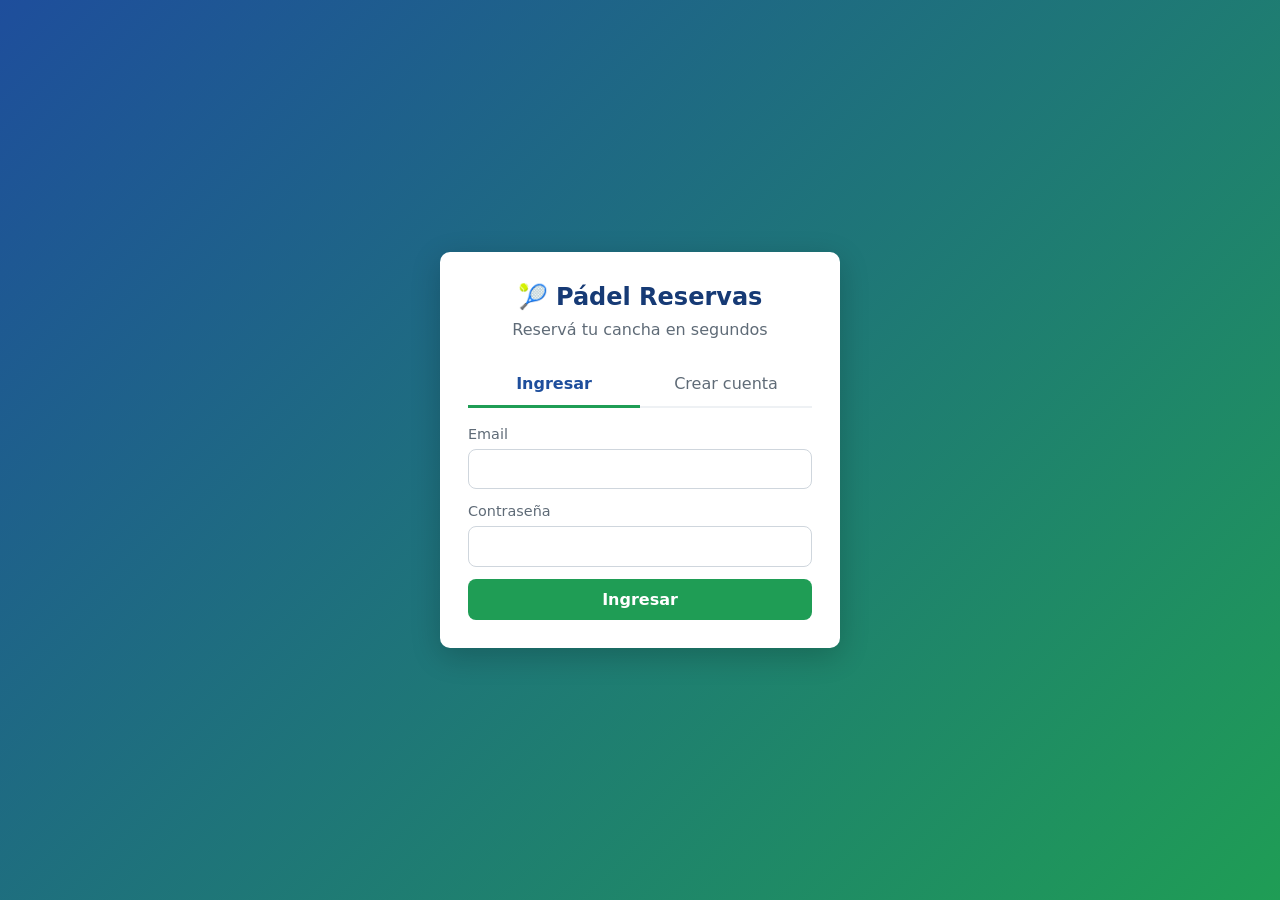
==== index.html @ fca80073 "Frontend: sistema de reservas de pádel (HTML, CSS y JS)" ====
<!DOCTYPE html>
<html lang="es">
<head>
  <meta charset="UTF-8">
  <meta name="viewport" content="width=device-width, initial-scale=1.0">
  <title>Pádel Reservas - Ingresar</title>
  <link rel="stylesheet" href="css/styles.css">
</head>
<body class="pagina-login">
  <main class="caja-login">
    <h1>🎾 Pádel Reservas</h1>
    <p class="subtitulo">Reservá tu cancha en segundos</p>

    <div class="pestanas">
      <button type="button" id="pestana-login" class="pestana activa">Ingresar</button>
      <button type="button" id="pestana-registro" class="pestana">Crear cuenta</button>
    </div>

    <form id="form-login" class="formulario">
      <label>Email
        <input type="email" id="login-email" required autocomplete="email">
      </label>
      <label>Contraseña
        <input type="password" id="login-password" required autocomplete="current-password">
      </label>
      <button type="submit" class="boton">Ingresar</button>
    </form>

    <form id="form-registro" class="formulario" hidden>
      <label>Nombre
        <input type="text" id="registro-nombre" required autocomplete="name">
      </label>
      <label>Email
        <input type="email" id="registro-email" required autocomplete="email">
      </label>
      <label>Contraseña (mínimo 6 caracteres)
        <input type="password" id="registro-password" required minlength="6" autocomplete="new-password">
      </label>
      <button type="submit" class="boton">Crear cuenta</button>
    </form>

    <p id="mensaje" class="mensaje" hidden></p>
  </main>

  <script src="js/config.js"></script>
  <script src="js/api.js"></script>
  <script src="js/auth.js"></script>
</body>
</html>
---- css/styles.css ----
/* css/styles.css
   Único archivo de estilos de todas las páginas (index, reservar, mis-reservas, admin).
   Colores de pádel: verde (canchas) y azul. */

/* El navegador oculta los elementos con el atributo hidden usando display: none, pero esa regla
   es muy débil: cualquier clase con display (por ejemplo .formulario { display: flex }) la pisa
   y el elemento se sigue viendo. Con !important, hidden siempre gana. */
[hidden] {
  display: none !important;
}

:root {
  --verde: #1f9d55;
  --verde-oscuro: #157a41;
  --verde-claro: #e3f6ea;
  --azul: #1e4e9c;
  --azul-oscuro: #163a75;
  --azul-claro: #e6eefb;
  --amarillo: #f4c430;
  --amarillo-claro: #fff7d6;
  --rojo: #c0392b;
  --rojo-claro: #fdecea;
  --gris: #9aa3ad;
  --gris-claro: #eef1f4;
  --texto: #1f2933;
  --texto-suave: #5f6b77;
  --fondo: #f3f6f9;
  --blanco: #ffffff;
  --radio: 10px;
  --sombra: 0 2px 10px rgba(20, 40, 70, 0.08);
}

* {
  box-sizing: border-box;
}

body {
  margin: 0;
  font-family: system-ui, -apple-system, 'Segoe UI', Roboto, Arial, sans-serif;
  color: var(--texto);
  background: var(--fondo);
  line-height: 1.45;
}

h1, h2, h3 {
  margin: 0 0 12px;
  color: var(--azul-oscuro);
}

h1 { font-size: 1.5rem; }
h2 { font-size: 1.2rem; margin-top: 8px; }
h3 { font-size: 1.05rem; }

a { color: var(--azul); }

/* ---------- Encabezado ---------- */

.encabezado {
  display: flex;
  flex-wrap: wrap;
  align-items: center;
  gap: 12px 24px;
  padding: 12px 24px;
  background: var(--azul);
  color: var(--blanco);
}

.encabezado .marca {
  font-weight: 700;
  font-size: 1.1rem;
}

.encabezado nav {
  display: flex;
  gap: 16px;
}

.encabezado nav a {
  color: var(--blanco);
  text-decoration: none;
  opacity: 0.85;
  padding-bottom: 2px;
}

.encabezado nav a.activo,
.encabezado nav a:hover {
  opacity: 1;
  border-bottom: 2px solid var(--amarillo);
}

.encabezado .derecha {
  margin-left: auto;
  display: flex;
  align-items: center;
  gap: 12px;
}

/* ---------- Estructura ---------- */

.contenedor {
  max-width: 1200px;
  margin: 0 auto;
  padding: 24px 16px;
  display: flex;
  flex-direction: column;
  gap: 20px;
}

.tarjeta {
  background: var(--blanco);
  border-radius: var(--radio);
  box-shadow: var(--sombra);
  padding: 20px;
}

.tarjeta.angosta {
  max-width: 480px;
}

.dos-columnas {
  display: grid;
  grid-template-columns: 1fr 340px;
  gap: 20px;
  align-items: start;
}

/* ---------- Formularios ---------- */

.formulario {
  display: flex;
  flex-direction: column;
  gap: 12px;
}

label {
  display: flex;
  flex-direction: column;
  gap: 4px;
  font-size: 0.9rem;
  color: var(--texto-suave);
}

input, select {
  font: inherit;
  padding: 9px 10px;
  border: 1px solid #cfd6dd;
  border-radius: 8px;
  background: var(--blanco);
  color: var(--texto);
}

input:focus, select:focus {
  outline: 2px solid var(--verde);
  border-color: var(--verde);
}

.filtros {
  display: flex;
  flex-wrap: wrap;
  align-items: flex-end;
  gap: 12px;
  margin-bottom: 12px;
}

.fila {
  display: grid;
  grid-template-columns: 1fr 1fr;
  gap: 12px;
}

fieldset {
  border: 1px solid #dde3e9;
  border-radius: 8px;
  margin: 12px 0;
  padding: 8px 12px 12px;
}

fieldset label {
  flex-direction: row;
  align-items: center;
  gap: 8px;
  color: var(--texto);
}

/* ---------- Botones ---------- */

.boton {
  font: inherit;
  font-weight: 600;
  padding: 9px 16px;
  border: none;
  border-radius: 8px;
  background: var(--verde);
  color: var(--blanco);
  cursor: pointer;
}

.boton:hover { background: var(--verde-oscuro); }

.boton:disabled {
  background: var(--gris);
  cursor: not-allowed;
}

.boton.secundario {
  background: var(--blanco);
  color: var(--azul);
  border: 1px solid var(--azul);
}

.boton.secundario:hover { background: var(--azul-claro); }

.boton.peligro { background: var(--rojo); }
.boton.peligro:hover { background: #9e2e23; }

.boton.chico {
  padding: 5px 10px;
  font-size: 0.85rem;
}

.boton.ancho { width: 100%; }

/* ---------- Mensajes ---------- */

.mensaje {
  padding: 10px 12px;
  border-radius: 8px;
  margin: 8px 0;
  font-size: 0.95rem;
}

.mensaje.error { background: var(--rojo-claro); color: var(--rojo); }
.mensaje.exito { background: var(--verde-claro); color: var(--verde-oscuro); }
.mensaje.aviso { background: var(--amarillo-claro); color: #7a5b00; }

.ayuda {
  color: var(--texto-suave);
  font-size: 0.9rem;
}

/* ---------- Login ---------- */

.pagina-login {
  min-height: 100vh;
  display: flex;
  align-items: center;
  justify-content: center;
  padding: 16px;
  background: linear-gradient(135deg, var(--azul) 0%, var(--verde) 100%);
}

.caja-login {
  width: 100%;
  max-width: 400px;
  background: var(--blanco);
  border-radius: var(--radio);
  box-shadow: 0 8px 30px rgba(0, 0, 0, 0.2);
  padding: 28px;
}

.caja-login h1 {
  text-align: center;
  margin-bottom: 4px;
}

.subtitulo {
  text-align: center;
  color: var(--texto-suave);
  margin: 0 0 20px;
}

.pestanas {
  display: grid;
  grid-template-columns: 1fr 1fr;
  margin-bottom: 16px;
  border-bottom: 2px solid var(--gris-claro);
}

.pestana {
  font: inherit;
  padding: 10px;
  border: none;
  background: none;
  color: var(--texto-suave);
  cursor: pointer;
  border-bottom: 3px solid transparent;
  margin-bottom: -2px;
}

.pestana.activa {
  color: var(--azul);
  font-weight: 600;
  border-bottom-color: var(--verde);
}

/* ---------- Tablas ---------- */

.tabla-scroll {
  overflow-x: auto; /* en celulares la tabla se desliza de costado */
}

table {
  width: 100%;
  border-collapse: collapse;
  font-size: 0.92rem;
}

th, td {
  padding: 8px 10px;
  text-align: left;
  border-bottom: 1px solid var(--gris-claro);
  white-space: nowrap;
}

thead th {
  background: var(--azul-claro);
  color: var(--azul-oscuro);
}

tr.cancelada td {
  color: var(--gris);
  text-decoration: line-through;
}

tr.cancelada td:nth-last-child(-n+2) {
  text-decoration: none; /* el estado y las acciones no van tachados */
}

td.acciones .boton + .boton {
  margin-left: 6px;
}

.estado {
  display: inline-block;
  padding: 2px 8px;
  border-radius: 999px;
  font-size: 0.8rem;
  font-weight: 600;
}

.estado.activa { background: var(--verde-claro); color: var(--verde-oscuro); }
.estado.cancelada { background: var(--gris-claro); color: var(--texto-suave); }

/* ---------- Grilla de turnos ---------- */

.grilla th, .grilla td {
  text-align: center;
  padding: 4px;
}

.grilla thead th small {
  font-weight: 400;
}

.grilla tbody th {
  color: var(--azul-oscuro);
}

.turno {
  font: inherit;
  font-size: 0.85rem;
  width: 100%;
  min-width: 90px;
  padding: 8px 6px;
  border: none;
  border-radius: 6px;
  cursor: pointer;
}

.turno.libre { background: var(--verde-claro); color: var(--verde-oscuro); }
.turno.libre:hover { background: var(--verde); color: var(--blanco); }
.turno.ocupado { background: var(--gris-claro); color: var(--gris); cursor: not-allowed; }
.turno.en-carrito { background: var(--azul); color: var(--blanco); font-weight: 600; }

.referencias {
  display: flex;
  flex-wrap: wrap;
  gap: 16px;
  font-size: 0.85rem;
  color: var(--texto-suave);
  margin-bottom: 8px;
}

.muestra {
  display: inline-block;
  width: 14px;
  height: 14px;
  border-radius: 3px;
  vertical-align: middle;
}

.muestra.libre { background: var(--verde-claro); border: 1px solid var(--verde); }
.muestra.ocupado { background: var(--gris-claro); border: 1px solid var(--gris); }
.muestra.en-carrito { background: var(--azul); }

/* ---------- Carrito ---------- */

.carrito {
  position: sticky;
  top: 16px;
}

.lista-carrito {
  list-style: none;
  padding: 0;
  margin: 0;
}

.lista-carrito li {
  display: flex;
  justify-content: space-between;
  align-items: center;
  gap: 8px;
  padding: 8px 0;
  border-bottom: 1px solid var(--gris-claro);
  font-size: 0.9rem;
}

.resumen {
  display: grid;
  grid-template-columns: 1fr auto;
  gap: 6px;
  margin: 12px 0;
}

.resumen dt { color: var(--texto-suave); }
.resumen dd { margin: 0; font-weight: 600; text-align: right; }

.pago {
  margin-top: 16px;
  padding-top: 16px;
  border-top: 2px dashed var(--gris-claro);
}

.confirmacion {
  border-left: 6px solid var(--verde);
}

.totales {
  font-weight: 600;
}

/* ---------- Dashboard ---------- */

.tarjetas-dashboard {
  display: grid;
  grid-template-columns: repeat(auto-fit, minmax(180px, 1fr));
  gap: 12px;
  margin: 16px 0 20px;
}

.dato {
  display: flex;
  flex-direction: column;
  gap: 4px;
  padding: 14px;
  border-radius: var(--radio);
  background: var(--azul-claro);
}

.dato span { font-size: 0.85rem; color: var(--texto-suave); }
.dato strong { font-size: 1.3rem; color: var(--azul-oscuro); }
.dato small { color: var(--texto-suave); }

.dato.destacado { background: var(--verde); }
.dato.destacado span, .dato.destacado strong { color: var(--blanco); }

.dato.alerta { background: var(--amarillo-claro); }

/* ---------- Responsive ---------- */

@media (max-width: 860px) {
  .dos-columnas {
    grid-template-columns: 1fr;
  }

  .carrito {
    position: static;
  }

  .encabezado .derecha {
    margin-left: 0;
  }
}
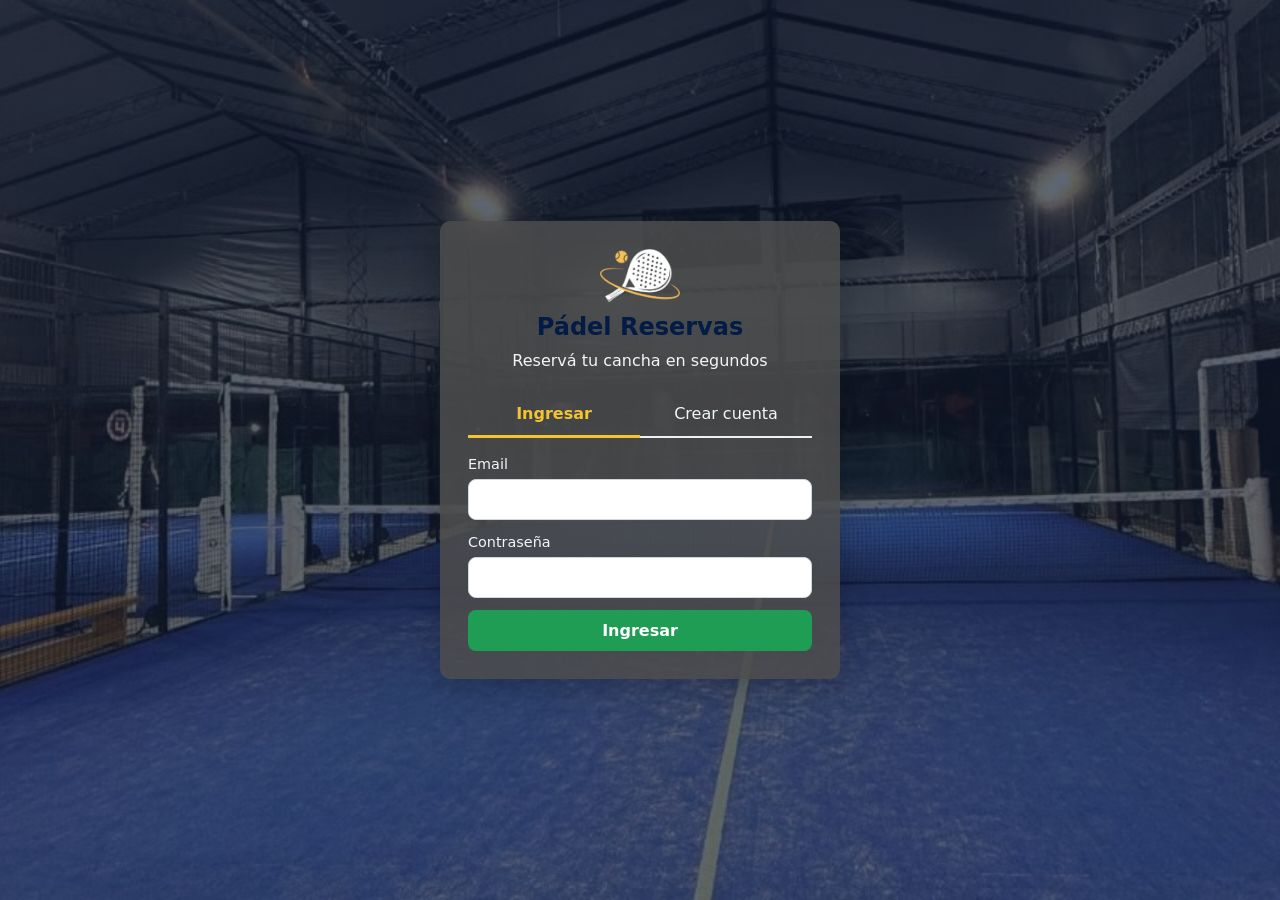
==== commit cc6447d4: "Admin: seccion Configuracion separada del Panel (horarios y crear admin)" ====
--- a/index.html
+++ b/index.html
@@ -8,7 +8,8 @@
 </head>
 <body class="pagina-login">
   <main class="caja-login">
-    <h1>🎾 Pádel Reservas</h1>
+    <img src="imagen/icono-padel-claro.png" alt="Logo de Pádel Reservas" class="logo-login">
+    <h1>Pádel Reservas</h1>
     <p class="subtitulo">Reservá tu cancha en segundos</p>
 
     <div class="pestanas">
--- a/css/styles.css
+++ b/css/styles.css
@@ -1,6 +1,5 @@
 /* css/styles.css
-   Único archivo de estilos de todas las páginas (index, reservar, mis-reservas, admin).
-   Colores de pádel: verde (canchas) y azul. */
+
 
 /* El navegador oculta los elementos con el atributo hidden usando display: none, pero esa regla
    es muy débil: cualquier clase con display (por ejemplo .formulario { display: flex }) la pisa
@@ -14,7 +13,7 @@
   --verde-oscuro: #157a41;
   --verde-claro: #e3f6ea;
   --azul: #1e4e9c;
-  --azul-oscuro: #163a75;
+  --azul-oscuro: #021c46;
   --azul-claro: #e6eefb;
   --amarillo: #f4c430;
   --amarillo-claro: #fff7d6;
@@ -22,7 +21,7 @@
   --rojo-claro: #fdecea;
   --gris: #9aa3ad;
   --gris-claro: #eef1f4;
-  --texto: #1f2933;
+  --texto: #021c46;
   --texto-suave: #5f6b77;
   --fondo: #f3f6f9;
   --blanco: #ffffff;
@@ -240,19 +239,32 @@
 
 /* ---------- Login ---------- */
 
+.caja-login label,
+.caja-login .subtitulo,
+.caja-login .pestana {
+  color: #f3f6f9;
+}
+.caja-login .pestana.activa {
+  color: #f4c430;
+}
+
 .pagina-login {
   min-height: 100vh;
   display: flex;
   align-items: center;
   justify-content: center;
   padding: 16px;
-  background: linear-gradient(135deg, var(--azul) 0%, var(--verde) 100%);
-}
+  background: 
+  linear-gradient(rgba(20, 33, 61, 0.55), rgba(20, 33, 61, 0.55)),
+    url('../imagen/fondopadel.jpeg') 
+    center / cover no-repeat;
+}
+
 
 .caja-login {
   width: 100%;
   max-width: 400px;
-  background: var(--blanco);
+  background: rgba(77, 77, 77, 0.85);
   border-radius: var(--radio);
   box-shadow: 0 8px 30px rgba(0, 0, 0, 0.2);
   padding: 28px;
@@ -281,16 +293,14 @@
   padding: 10px;
   border: none;
   background: none;
-  color: var(--texto-suave);
   cursor: pointer;
   border-bottom: 3px solid transparent;
   margin-bottom: -2px;
 }
 
 .pestana.activa {
-  color: var(--azul);
   font-weight: 600;
-  border-bottom-color: var(--verde);
+  border-bottom-color: #f4c430;
 }
 
 /* ---------- Tablas ---------- */
@@ -338,7 +348,6 @@
   font-weight: 600;
 }
 
-.estado.activa { background: var(--verde-claro); color: var(--verde-oscuro); }
 .estado.cancelada { background: var(--gris-claro); color: var(--texto-suave); }
 
 /* ---------- Grilla de turnos ---------- */
@@ -367,8 +376,6 @@
   cursor: pointer;
 }
 
-.turno.libre { background: var(--verde-claro); color: var(--verde-oscuro); }
-.turno.libre:hover { background: var(--verde); color: var(--blanco); }
 .turno.ocupado { background: var(--gris-claro); color: var(--gris); cursor: not-allowed; }
 .turno.en-carrito { background: var(--azul); color: var(--blanco); font-weight: 600; }
 
@@ -465,8 +472,6 @@
 .dato.destacado { background: var(--verde); }
 .dato.destacado span, .dato.destacado strong { color: var(--blanco); }
 
-.dato.alerta { background: var(--amarillo-claro); }
-
 /* ---------- Responsive ---------- */
 
 @media (max-width: 860px) {
@@ -482,3 +487,158 @@
     margin-left: 0;
   }
 }
+/* Logo del login */
+.logo-login {
+  display: block;
+  width: 80px;
+  height: auto;
+  margin: 0 auto 8px;
+}
+
+/* Logo de la barra superior */
+.marca {
+  display: flex;
+  align-items: center;
+  gap: 10px;
+}
+.logo-encabezado {
+  height: 40px;
+  width: auto;
+}
+
+/* Pagina cliente */
+
+/* Fondo: la foto de la cancha */
+body:not(.pagina-login) {
+  background:
+    linear-gradient(rgba(10, 20, 40, 0.85), rgba(10, 20, 40, 0.85)),
+    url('../imagen/fondopadel.jpeg') center / cover fixed;
+}
+
+/* Barra superior: oscura y semitransparente, como el recuadro del login */
+.encabezado {
+  background: rgba(10, 20, 40, 0.8);
+  backdrop-filter: blur(8px);
+  border-bottom: 1px solid rgba(255, 255, 255, 0.1);
+}
+
+/* Tarjetas: mismo gris translúcido que el recuadro del login */
+.tarjeta {
+  background: rgba(77, 77, 77, 0.85);
+  color: #e8edf3;
+  border: 1px solid rgba(255, 255, 255, 0.08);
+  box-shadow: 0 8px 30px rgba(0, 0, 0, 0.25);
+}
+.tarjeta h1 { color: #f4c430; }
+.tarjeta h2,
+.tarjeta h3 { color: #f3f6f9; }
+.tarjeta a { color: #f4c430; }
+
+/* Textos secundarios en gris claro */
+.tarjeta label,
+.tarjeta .ayuda,
+.referencias,
+.resumen dt { color: #c9d1db; }
+fieldset { border-color: rgba(255, 255, 255, 0.2); }
+.tarjeta fieldset label { color: #e8edf3; }
+
+/* Tablas */
+th, td { border-bottom-color: rgba(255, 255, 255, 0.12); }
+thead th {
+  background: rgba(255, 255, 255, 0.08);
+  color: #ffffff;
+}
+tr.cancelada td { color: #8a94a0; }
+.estado.cancelada {
+  background: rgba(255, 255, 255, 0.1);
+  color: #c9d1db;
+}
+
+/* Grilla de turnos */
+.grilla tbody th { color: #e8edf3; }
+.turno.libre { background: #3b4c69; color: #ffffff; }
+.turno.libre:hover { background: var(--verde-oscuro); }
+.turno.ocupado { background: rgba(255, 255, 255, 0.08); color: #8a94a0; }
+.turno.en-carrito { background: var(--verde); color: #ffffff; }
+.muestra.libre { background: #3b4c69; border-color: #3b4c69; }
+.muestra.ocupado { background: rgba(255, 255, 255, 0.15); border-color: #8a94a0; }
+.muestra.en-carrito { background: var(--verde); }
+
+/* Carrito */
+.lista-carrito li { border-bottom-color: rgba(255, 255, 255, 0.12); }
+.pago { border-top-color: rgba(255, 255, 255, 0.25); }
+
+/* Botón secundario (Cerrar sesión, Volver, Cerrar) */
+.boton.secundario {
+  background: transparent;
+  color: #f3f6f9;
+  border: 1px solid rgba(255, 255, 255, 0.6);
+}
+.boton.secundario:hover { background: rgba(255, 255, 255, 0.1); }
+
+/* Tarjetas del panel del administrador */
+.dato { background: rgba(255, 255, 255, 0.08); }
+.dato span,
+.dato small { color: #c9d1db; }
+.dato strong { color: #ffffff; }
+
+/* ---------- Ajustes del panel del administrador ---------- */
+
+/* 1. Más ancho para la página, así la tabla "Reservas del día" muestra los botones completos */
+.contenedor {
+  max-width: 1320px;
+}
+
+/* 2. Etiquetas de estado con el mismo estilo translúcido que el resto */
+.estado.activa {
+  background: rgba(31, 157, 85, 0.25);
+  color: #8be0ad;
+}
+
+/* 3. "Pagos parciales pendientes" sin tanto amarillo */
+.dato.alerta {
+  background: rgba(255, 255, 255, 0.08);
+  border-left: 4px solid #f4c430;
+}
+.dato.alerta strong {
+  color: #ffffff;
+}
+
+/* 4. Fondo oscuro de respaldo, por si la página es más larga que la pantalla */
+html {
+  background: #0a1428;
+}
+
+[hidden] { display: none !important; }
+
+header a.activo {
+  font-weight: bold;
+  text-decoration: underline;
+}
+
+/* Cada caja (Panel / Configuración) separa sus tarjetas con 20px, igual que .contenedor */
+.vista {
+  display: flex;
+  flex-direction: column;
+  gap: 20px;
+}
+
+/* Configuración del admin: Horarios y Crear administrador uno al lado del otro */
+#vista-config {
+  display: grid;                    /* la caja pasa a ser una grilla en vez de una columna */
+  grid-template-columns: 1fr 1fr;   /* 2 columnas del mismo ancho (1fr = una parte del espacio libre) */
+  align-items: start;               /* cada tarjeta ocupa solo su alto: no se estira para igualar a la otra */
+}
+
+/* Las tarjetas "angostas" tienen un ancho máximo de 480px (línea 115).
+   Acá se lo sacamos para que cada una llene su columna. */
+#vista-config .tarjeta.angosta {
+  max-width: none;
+}
+
+/* En pantallas chicas (celular) no entran dos columnas: vuelven a quedar una debajo de la otra */
+@media (max-width: 860px) {
+  #vista-config {
+    grid-template-columns: 1fr;     /* 1 sola columna */
+  }
+}
